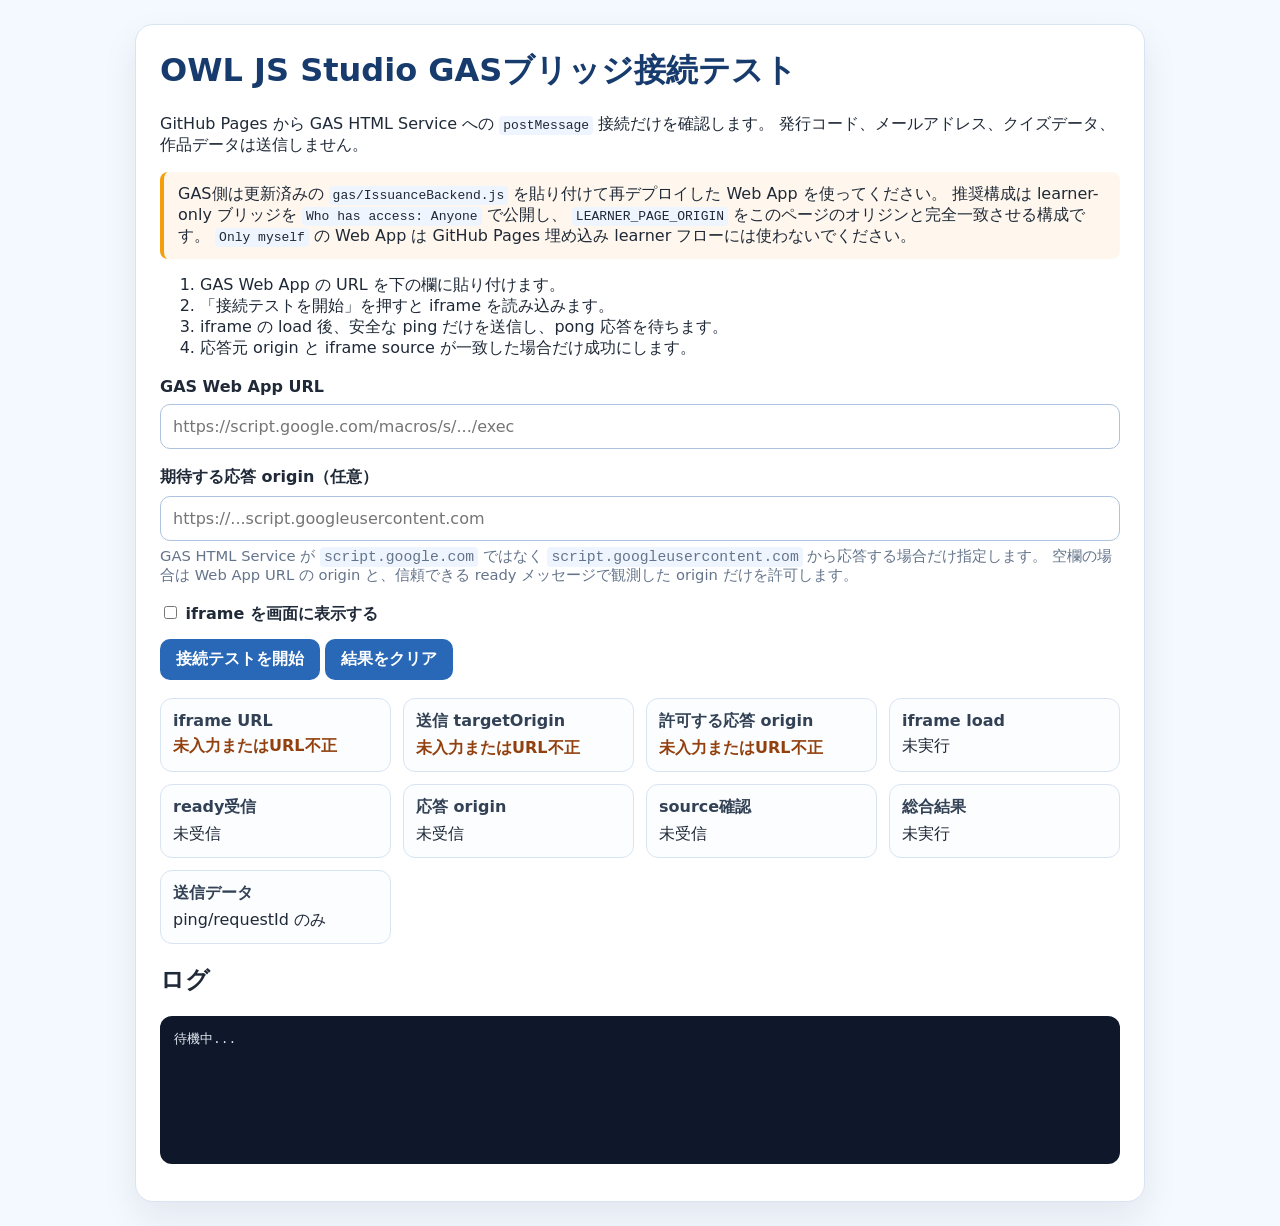
==== docs/gas-bridge-connectivity-test.html @ 28e0f7de "Prepare GitHub Pages public site Co-authored-by: Cursor <cursoragent@cursor.com>" ====
﻿<!DOCTYPE html>
<html lang="ja">
<head>
  <meta charset="UTF-8">
  <meta name="viewport" content="width=device-width, initial-scale=1.0">
  <title>OWL JS Studio GASブリッジ接続テスト</title>
  <style>
    :root {
      color-scheme: light;
      font-family: "Yu Gothic", "Meiryo", system-ui, sans-serif;
      color: #1f2937;
      background: #f4f8ff;
    }

    body {
      margin: 0;
      padding: 24px;
    }

    main {
      width: min(960px, 100%);
      margin: 0 auto;
      padding: 24px;
      background: #fff;
      border: 1px solid #d9e4f2;
      border-radius: 18px;
      box-shadow: 0 16px 36px rgba(31, 41, 55, 0.08);
    }

    h1 {
      margin-top: 0;
      color: #173b6d;
    }

    label,
    input,
    button {
      font: inherit;
    }

    label {
      display: block;
      margin-top: 18px;
      font-weight: 700;
    }

    input[type="url"] {
      box-sizing: border-box;
      width: 100%;
      margin-top: 8px;
      padding: 12px;
      border: 1px solid #adc3df;
      border-radius: 10px;
    }

    button {
      margin-top: 14px;
      padding: 10px 16px;
      border: 0;
      border-radius: 10px;
      font-weight: 700;
      color: #fff;
      background: #2868b6;
      cursor: pointer;
    }

    button:disabled {
      background: #94a3b8;
      cursor: wait;
    }

    code {
      padding: 2px 4px;
      border-radius: 4px;
      background: #eef5ff;
    }

    .note {
      padding: 12px 14px;
      background: #fff7ed;
      border-left: 4px solid #f59e0b;
      border-radius: 8px;
    }

    .grid {
      display: grid;
      grid-template-columns: repeat(auto-fit, minmax(220px, 1fr));
      gap: 12px;
      margin-top: 18px;
    }

    .card {
      padding: 12px;
      border: 1px solid #d9e4f2;
      border-radius: 12px;
      background: #fbfdff;
      word-break: break-all;
    }

    .card strong {
      display: block;
      margin-bottom: 6px;
      color: #334155;
    }

    #frameWrap {
      margin-top: 18px;
      border: 1px dashed #adc3df;
      border-radius: 12px;
      background: #f8fbff;
    }

    #frameWrap.hidden {
      position: absolute;
      left: -9999px;
      width: 1px;
      height: 1px;
      overflow: hidden;
    }

    iframe {
      width: 100%;
      height: 220px;
      border: 0;
      border-radius: 12px;
      background: #fff;
    }

    pre {
      overflow: auto;
      min-height: 120px;
      padding: 14px;
      border-radius: 12px;
      background: #0f172a;
      color: #e2e8f0;
      white-space: pre-wrap;
    }

    .ok {
      color: #166534;
      font-weight: 700;
    }

    .warn {
      color: #92400e;
      font-weight: 700;
    }

    .fail {
      color: #991b1b;
      font-weight: 700;
    }

    .small {
      margin-top: 6px;
      color: #64748b;
      font-size: 0.92rem;
      font-weight: 400;
    }
  </style>
</head>
<body>
  <main>
    <h1>OWL JS Studio GASブリッジ接続テスト</h1>
    <p>
      GitHub Pages から GAS HTML Service への <code>postMessage</code> 接続だけを確認します。
      発行コード、メールアドレス、クイズデータ、作品データは送信しません。
    </p>
    <p class="note">
      GAS側は更新済みの <code>gas/IssuanceBackend.js</code> を貼り付けて再デプロイした Web App を使ってください。
      推奨構成は learner-only ブリッジを <code>Who has access: Anyone</code> で公開し、
      <code>LEARNER_PAGE_ORIGIN</code> をこのページのオリジンと完全一致させる構成です。
      <code>Only myself</code> の Web App は GitHub Pages 埋め込み learner フローには使わないでください。
    </p>

    <ol>
      <li>GAS Web App の URL を下の欄に貼り付けます。</li>
      <li>「接続テストを開始」を押すと iframe を読み込みます。</li>
      <li>iframe の load 後、安全な ping だけを送信し、pong 応答を待ちます。</li>
      <li>応答元 origin と iframe source が一致した場合だけ成功にします。</li>
    </ol>

    <label for="bridgeUrl">GAS Web App URL</label>
    <input id="bridgeUrl" type="url" placeholder="https://script.google.com/macros/s/.../exec" autocomplete="off" spellcheck="false">

    <label for="replyOriginOverride">期待する応答 origin（任意）</label>
    <input id="replyOriginOverride" type="url" placeholder="https://...script.googleusercontent.com" autocomplete="off" spellcheck="false">
    <div class="small">
      GAS HTML Service が <code>script.google.com</code> ではなく <code>script.googleusercontent.com</code> から応答する場合だけ指定します。
      空欄の場合は Web App URL の origin と、信頼できる ready メッセージで観測した origin だけを許可します。
    </div>

    <label>
      <input id="showFrame" type="checkbox">
      iframe を画面に表示する
    </label>

    <button id="startButton" type="button">接続テストを開始</button>
    <button id="clearButton" type="button">結果をクリア</button>

    <div class="grid" aria-live="polite">
      <div class="card"><strong>iframe URL</strong><span id="iframeUrl">未入力</span></div>
      <div class="card"><strong>送信 targetOrigin</strong><span id="targetOrigin">未入力</span></div>
      <div class="card"><strong>許可する応答 origin</strong><span id="allowedReplyOrigins">未入力</span></div>
      <div class="card"><strong>iframe load</strong><span id="loadStatus">未実行</span></div>
      <div class="card"><strong>ready受信</strong><span id="readyStatus">未受信</span></div>
      <div class="card"><strong>応答 origin</strong><span id="replyOrigin">未受信</span></div>
      <div class="card"><strong>source確認</strong><span id="sourceStatus">未受信</span></div>
      <div class="card"><strong>総合結果</strong><span id="resultStatus">未実行</span></div>
      <div class="card"><strong>送信データ</strong><span>ping/requestId のみ</span></div>
    </div>

    <div id="frameWrap" class="hidden" aria-label="GAS Web App iframe preview"></div>

    <h2>ログ</h2>
    <pre id="log">待機中...</pre>
  </main>

  <script>
    (function () {
      "use strict";

      const PING_TYPE = "jsquiz:v0.7:ping";
      const PONG_TYPE = "jsquiz:v0.7:pong";
      const READY_TYPE = "jsquiz:v0.7:ready";
      const DIAGNOSTIC_TYPE = "jsquiz:v0.7:diagnostic";
      const TIMEOUT_MS = 15000;
      const PING_DELAYS_MS = [0, 2000, 5000];

      const bridgeUrlInput = document.getElementById("bridgeUrl");
      const replyOriginOverrideInput = document.getElementById("replyOriginOverride");
      const showFrameInput = document.getElementById("showFrame");
      const startButton = document.getElementById("startButton");
      const clearButton = document.getElementById("clearButton");
      const iframeUrlEl = document.getElementById("iframeUrl");
      const targetOriginEl = document.getElementById("targetOrigin");
      const allowedReplyOriginsEl = document.getElementById("allowedReplyOrigins");
      const loadStatusEl = document.getElementById("loadStatus");
      const readyStatusEl = document.getElementById("readyStatus");
      const replyOriginEl = document.getElementById("replyOrigin");
      const sourceStatusEl = document.getElementById("sourceStatus");
      const resultStatusEl = document.getElementById("resultStatus");
      const frameWrap = document.getElementById("frameWrap");
      const logEl = document.getElementById("log");

      let activeTest = null;

      bridgeUrlInput.addEventListener("input", updateExpectedOrigins);
      replyOriginOverrideInput.addEventListener("input", updateExpectedOrigins);
      showFrameInput.addEventListener("change", updateFrameVisibility);
      startButton.addEventListener("click", startConnectivityTest);
      clearButton.addEventListener("click", resetScreen);

      updateExpectedOrigins();

      function startConnectivityTest() {
        resetActiveTest();
        const parsed = parseBridgeUrl();
        if (!parsed.ok) {
          mark(resultStatusEl, "URLが不正です", "fail");
          writeLog(parsed.message);
          return;
        }
        const replyOverride = parseOptionalOrigin(replyOriginOverrideInput.value.trim());
        if (!replyOverride.ok) {
          mark(resultStatusEl, "応答originが不正です", "fail");
          writeLog(replyOverride.message);
          return;
        }

        const requestId = createRequestId();
        const iframe = document.createElement("iframe");
        const allowedReplyOrigins = uniqueOrigins([parsed.origin].concat(replyOverride.origin ? [replyOverride.origin] : []));
        const state = {
          iframe: iframe,
          requestId: requestId,
          targetOrigin: parsed.origin,
          allowedReplyOrigins: allowedReplyOrigins,
          completed: false,
          timeoutId: 0,
          pingTimerIds: [],
          pingAttempts: 0,
          loadAt: 0,
          startAt: Date.now()
        };
        activeTest = state;

        startButton.disabled = true;
        resetStatusFields();
        updateFrameVisibility();
        renderOriginFields(parsed.url, parsed.origin, allowedReplyOrigins);
        writeLog([
          "接続テストを開始しました。",
          "iframe URL: " + parsed.url,
          "targetOrigin: " + parsed.origin,
          "allowed reply origins: " + allowedReplyOrigins.join(", "),
          "requestId: " + requestId,
          "送信予定: { type, requestId, sentAt, purpose }",
          "ワイルドカード targetOrigin（\"*\"）は使用しません。",
          "GAS側が ready/diagnostic を送れる場合は先にログへ表示します。"
        ].join("\n"));

        window.addEventListener("message", onMessage);
        iframe.addEventListener("load", onFrameLoad);
        iframe.addEventListener("error", onFrameError);
        iframe.title = "GASブリッジ接続テスト";
        iframe.src = parsed.url;
        frameWrap.textContent = "";
        frameWrap.appendChild(iframe);

        state.timeoutId = window.setTimeout(function () {
          finish("timeout", [
            "pong応答がタイムアウトしました。",
            "確認ポイント:",
            "- GAS Web App が最新版に再デプロイされているか",
            "- Web App access が learner-only ブリッジ用の Anyone になっているか（Only myself は埋め込み learner フローの前提にしません）",
            "- LEARNER_PAGE_ORIGIN がこのページの origin と完全一致しているか",
            "- 応答 origin が script.googleusercontent.com の場合、期待する応答 origin に明示指定したか",
            "- ready は来るが source確認が不一致の場合、HTML Service のネストiframe制約でこの方式では安全に成功判定できない可能性があります。"
          ].join("\n"));
        }, TIMEOUT_MS);

        function onFrameLoad() {
          if (!activeTest || activeTest.requestId !== requestId || state.completed) {
            return;
          }
          state.loadAt = Date.now();
          mark(loadStatusEl, "load済み", "ok");
          appendLog("iframe load を確認しました。loadまで " + String(state.loadAt - state.startAt) + "ms。ping送信を開始します。");
          schedulePingAttempts();
        }

        function onFrameError() {
          finish("error", "iframe の読み込みエラーを検出しました。URL、Web App公開設定、ブラウザのブロックを確認してください。");
        }

        function onMessage(event) {
          if (!activeTest || activeTest.requestId !== requestId || state.completed) {
            return;
          }

          const data = event.data || {};
          const messageType = typeof data.type === "string" ? data.type : "(typeなし)";
          const originOk = state.allowedReplyOrigins.indexOf(event.origin) !== -1;
          const sourceOk = event.source === iframe.contentWindow;

          replyOriginEl.textContent = event.origin || "不明";
          mark(sourceStatusEl, sourceOk ? "一致" : "不一致", sourceOk ? "ok" : "fail");
          appendLog("message受信: origin=" + (event.origin || "不明") + ", source一致=" + String(sourceOk) + ", type=" + messageType + ", requestId=" + String(data.requestId || ""));

          if (data.type === READY_TYPE) {
            handleReadyMessage(event, data, sourceOk);
            return;
          }

          if (data.type === DIAGNOSTIC_TYPE) {
            appendLog("GAS diagnostic: " + safeStringify(data));
            return;
          }

          if (!originOk) {
            appendLog("許可していない応答 origin のメッセージを無視しました: " + event.origin);
            return;
          }
          if (!sourceOk) {
            appendLog("source不一致のメッセージを無視しました。");
            return;
          }
          if (data.type !== PONG_TYPE || data.requestId !== requestId) {
            appendLog("想定外のメッセージを無視しました: " + safeStringify(data));
            return;
          }

          finish("success", [
            "pong応答を確認しました。",
            "bridgeVersion: " + String(data.bridgeVersion || "未指定"),
            "timestamp: " + String(data.timestamp || "未指定"),
            "observedOrigin: " + String(data.observedOrigin || "未指定"),
            "locationOrigin: " + String(data.locationOrigin || "未指定"),
            "learnerOriginConfigured: " + String(data.learnerOriginConfigured)
          ].join("\n"));
        }

        function schedulePingAttempts() {
          PING_DELAYS_MS.forEach(function (delayMs) {
            const timerId = window.setTimeout(sendPing, delayMs);
            state.pingTimerIds.push(timerId);
          });
        }

        function sendPing() {
          if (!activeTest || activeTest.requestId !== requestId || state.completed) {
            return;
          }
          state.pingAttempts += 1;
          appendLog("ping送信 #" + state.pingAttempts + ": targetOrigin=" + parsed.origin);
          try {
            iframe.contentWindow.postMessage({
              type: PING_TYPE,
              requestId: requestId,
              sentAt: new Date().toISOString(),
              purpose: "gas-bridge-connectivity-test"
            }, parsed.origin);
          } catch (error) {
            appendLog("ping送信で例外: " + (error && error.message ? error.message : String(error)));
          }
        }

        function handleReadyMessage(event, data, sourceOk) {
          const origin = event.origin || "";
          if (!sourceOk) {
            mark(readyStatusEl, "受信（source不一致）", "warn");
            appendLog("readyを受信しましたが source が iframe.contentWindow と一致しないため、応答originの自動許可には使いません。");
            appendLog("ready内容: " + safeStringify(data));
            return;
          }

          mark(readyStatusEl, "受信", "ok");
          if (isHttpsOrigin(origin) && state.allowedReplyOrigins.indexOf(origin) === -1) {
            state.allowedReplyOrigins.push(origin);
            renderOriginFields(parsed.url, parsed.origin, state.allowedReplyOrigins);
            appendLog("信頼できる ready から応答 origin を追加しました: " + origin);
          }
          appendLog("ready内容: " + safeStringify(data));
        }

        state.cleanup = function () {
          window.removeEventListener("message", onMessage);
          iframe.removeEventListener("load", onFrameLoad);
          iframe.removeEventListener("error", onFrameError);
          state.pingTimerIds.forEach(function (timerId) {
            window.clearTimeout(timerId);
          });
        };
      }

      function finish(kind, message) {
        if (!activeTest || activeTest.completed) {
          return;
        }
        activeTest.completed = true;
        window.clearTimeout(activeTest.timeoutId);
        if (activeTest.cleanup) {
          activeTest.cleanup();
        }
        startButton.disabled = false;

        if (kind === "success") {
          mark(resultStatusEl, "成功", "ok");
        } else if (kind === "timeout") {
          mark(resultStatusEl, "タイムアウト", "warn");
          if (loadStatusEl.textContent === "未実行") {
            mark(loadStatusEl, "未確認", "warn");
          }
        } else {
          mark(resultStatusEl, "失敗", "fail");
        }
        appendLog(message);
      }

      function resetScreen() {
        resetActiveTest();
        resetStatusFields();
        frameWrap.textContent = "";
        logEl.textContent = "待機中...";
        startButton.disabled = false;
      }

      function resetActiveTest() {
        if (activeTest) {
          window.clearTimeout(activeTest.timeoutId);
          if (activeTest.cleanup) {
            activeTest.cleanup();
          }
        }
        activeTest = null;
      }

      function resetStatusFields() {
        mark(iframeUrlEl, "未入力", "");
        mark(targetOriginEl, "未入力", "");
        mark(allowedReplyOriginsEl, "未入力", "");
        mark(loadStatusEl, "未実行", "");
        mark(readyStatusEl, "未受信", "");
        mark(replyOriginEl, "未受信", "");
        mark(sourceStatusEl, "未受信", "");
        mark(resultStatusEl, "実行中", "warn");
      }

      function updateExpectedOrigins() {
        const parsed = parseBridgeUrl();
        if (parsed.ok) {
          const replyOverride = parseOptionalOrigin(replyOriginOverrideInput.value.trim());
          const origins = uniqueOrigins([parsed.origin].concat(replyOverride.ok && replyOverride.origin ? [replyOverride.origin] : []));
          renderOriginFields(parsed.url, parsed.origin, origins);
        } else {
          mark(iframeUrlEl, "未入力またはURL不正", "warn");
          mark(targetOriginEl, "未入力またはURL不正", "warn");
          mark(allowedReplyOriginsEl, "未入力またはURL不正", "warn");
        }
      }

      function renderOriginFields(url, targetOrigin, allowedReplyOrigins) {
        mark(iframeUrlEl, url, "ok");
        mark(targetOriginEl, targetOrigin, "ok");
        mark(allowedReplyOriginsEl, allowedReplyOrigins.join("\n"), "ok");
      }

      function updateFrameVisibility() {
        frameWrap.classList.toggle("hidden", !showFrameInput.checked);
      }

      function parseBridgeUrl() {
        const raw = bridgeUrlInput.value.trim();
        if (!raw) {
          return { ok: false, message: "GAS Web App URLを入力してください。" };
        }
        try {
          const url = new URL(raw);
          if (url.protocol !== "https:") {
            return { ok: false, message: "https:// のGAS Web App URLを指定してください。" };
          }
          return { ok: true, url: url.href, origin: url.origin };
        } catch (error) {
          return { ok: false, message: "URLを解釈できません: " + error.message };
        }
      }

      function parseOptionalOrigin(raw) {
        if (!raw) {
          return { ok: true, origin: "" };
        }
        try {
          const url = new URL(raw);
          if (url.protocol !== "https:") {
            return { ok: false, message: "期待する応答 origin は https:// で始まる必要があります。" };
          }
          return { ok: true, origin: url.origin };
        } catch (error) {
          return { ok: false, message: "期待する応答 origin を解釈できません: " + error.message };
        }
      }

      function uniqueOrigins(origins) {
        const output = [];
        origins.forEach(function (origin) {
          if (origin && output.indexOf(origin) === -1) {
            output.push(origin);
          }
        });
        return output;
      }

      function isHttpsOrigin(origin) {
        try {
          const url = new URL(origin);
          return url.protocol === "https:" && url.origin === origin;
        } catch (error) {
          return false;
        }
      }

      function createRequestId() {
        if (window.crypto && window.crypto.randomUUID) {
          return "gas-bridge-test-" + window.crypto.randomUUID();
        }
        return "gas-bridge-test-" + Date.now().toString(36) + "-" + Math.random().toString(36).slice(2);
      }

      function mark(element, text, className) {
        element.textContent = text;
        element.className = className || "";
      }

      function writeLog(text) {
        logEl.textContent = text;
      }

      function appendLog(text) {
        logEl.textContent = (logEl.textContent === "待機中..." ? "" : logEl.textContent + "\n") + text;
      }

      function safeStringify(value) {
        try {
          return JSON.stringify(value);
        } catch (error) {
          return String(value);
        }
      }
    })();
  </script>
</body>
</html>
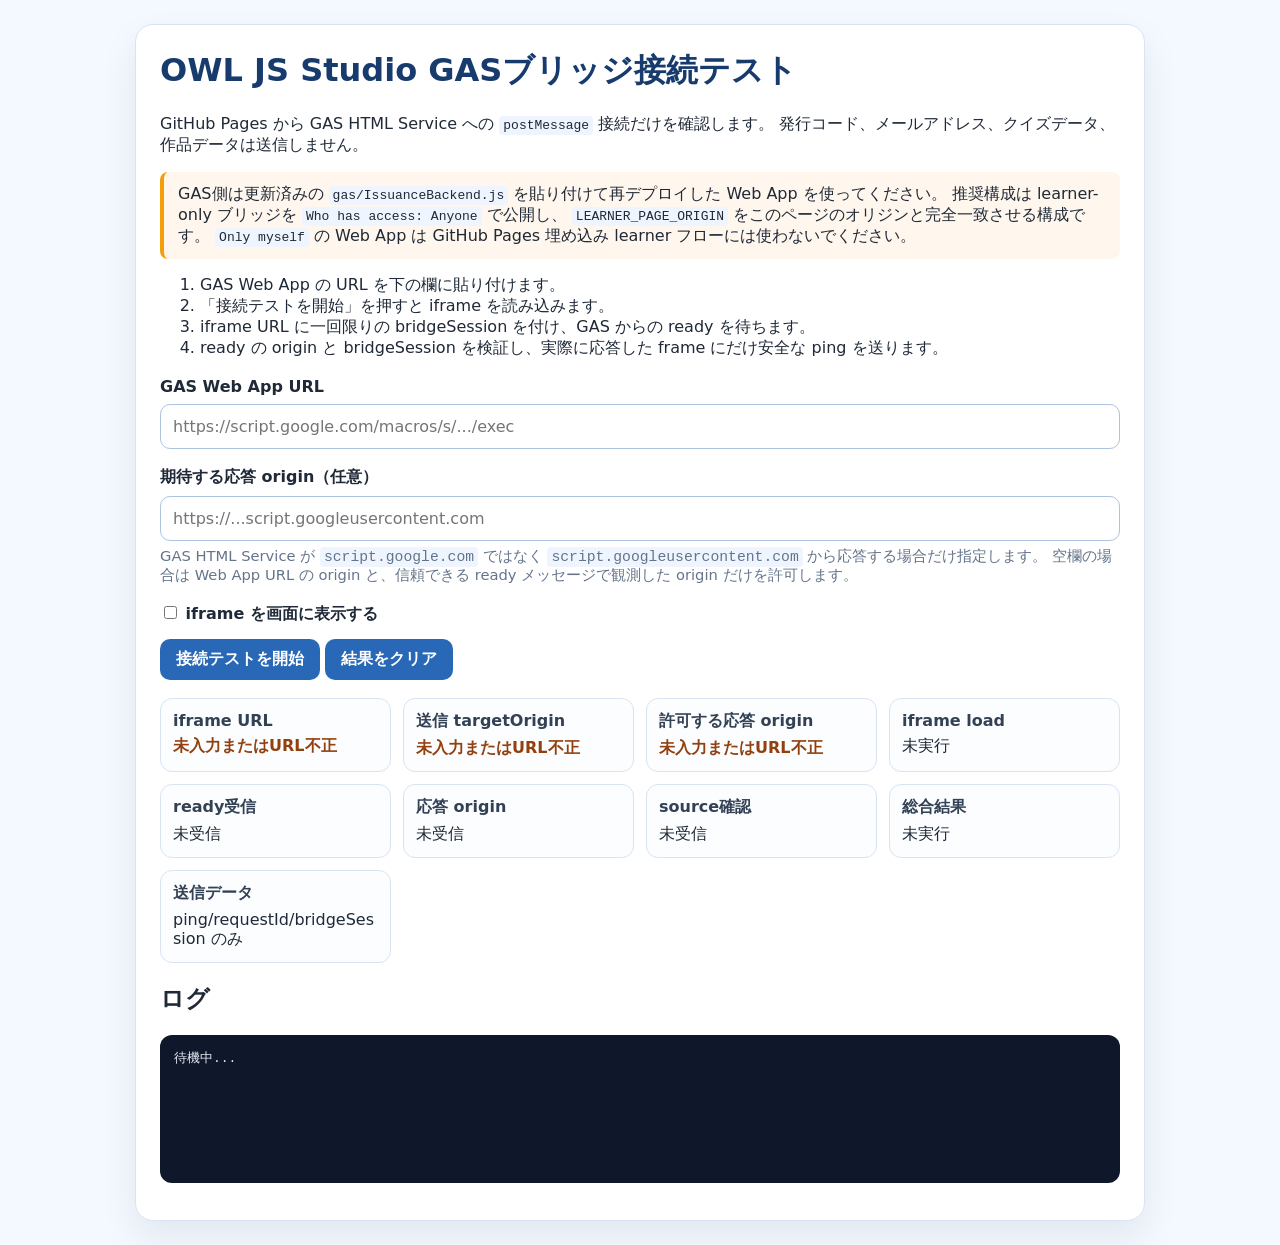
==== commit c77c586e: "Sync Pages GAS bridge handshake test. Co-authored-by: Cursor <cursoragent@cursor.com>" ====
--- a/docs/gas-bridge-connectivity-test.html
+++ b/docs/gas-bridge-connectivity-test.html
@@ -1,4 +1,4 @@
-﻿<!DOCTYPE html>
+<!DOCTYPE html>
 <html lang="ja">
 <head>
   <meta charset="UTF-8">
@@ -176,8 +176,8 @@
     <ol>
       <li>GAS Web App の URL を下の欄に貼り付けます。</li>
       <li>「接続テストを開始」を押すと iframe を読み込みます。</li>
-      <li>iframe の load 後、安全な ping だけを送信し、pong 応答を待ちます。</li>
-      <li>応答元 origin と iframe source が一致した場合だけ成功にします。</li>
+      <li>iframe URL に一回限りの bridgeSession を付け、GAS からの ready を待ちます。</li>
+      <li>ready の origin と bridgeSession を検証し、実際に応答した frame にだけ安全な ping を送ります。</li>
     </ol>
 
     <label for="bridgeUrl">GAS Web App URL</label>
@@ -207,7 +207,7 @@
       <div class="card"><strong>応答 origin</strong><span id="replyOrigin">未受信</span></div>
       <div class="card"><strong>source確認</strong><span id="sourceStatus">未受信</span></div>
       <div class="card"><strong>総合結果</strong><span id="resultStatus">未実行</span></div>
-      <div class="card"><strong>送信データ</strong><span>ping/requestId のみ</span></div>
+      <div class="card"><strong>送信データ</strong><span>ping/requestId/bridgeSession のみ</span></div>
     </div>
 
     <div id="frameWrap" class="hidden" aria-label="GAS Web App iframe preview"></div>
@@ -269,16 +269,22 @@
         }
 
         const requestId = createRequestId();
+        const bridgeSession = createBridgeSession();
+        const iframeUrl = appendBridgeSession(parsed.url, bridgeSession);
         const iframe = document.createElement("iframe");
         const allowedReplyOrigins = uniqueOrigins([parsed.origin].concat(replyOverride.origin ? [replyOverride.origin] : []));
         const state = {
           iframe: iframe,
           requestId: requestId,
+          bridgeSession: bridgeSession,
           targetOrigin: parsed.origin,
           allowedReplyOrigins: allowedReplyOrigins,
+          trustedBridgeWindow: null,
+          trustedBridgeOrigin: "",
           completed: false,
           timeoutId: 0,
           pingTimerIds: [],
+          pingScheduled: false,
           pingAttempts: 0,
           loadAt: 0,
           startAt: Date.now()
@@ -288,23 +294,24 @@
         startButton.disabled = true;
         resetStatusFields();
         updateFrameVisibility();
-        renderOriginFields(parsed.url, parsed.origin, allowedReplyOrigins);
+        renderOriginFields(iframeUrl, parsed.origin, allowedReplyOrigins);
         writeLog([
           "接続テストを開始しました。",
-          "iframe URL: " + parsed.url,
-          "targetOrigin: " + parsed.origin,
+          "iframe URL: " + iframeUrl,
+          "initial targetOrigin: " + parsed.origin,
           "allowed reply origins: " + allowedReplyOrigins.join(", "),
           "requestId: " + requestId,
-          "送信予定: { type, requestId, sentAt, purpose }",
+          "bridgeSession: " + bridgeSession,
+          "送信予定: { type, requestId, bridgeSession, sentAt, purpose }",
           "ワイルドカード targetOrigin（\"*\"）は使用しません。",
-          "GAS側が ready/diagnostic を送れる場合は先にログへ表示します。"
+          "GAS側の ready を検証後、実際の bridge frame へ ping を送信します。"
         ].join("\n"));
 
         window.addEventListener("message", onMessage);
         iframe.addEventListener("load", onFrameLoad);
         iframe.addEventListener("error", onFrameError);
         iframe.title = "GASブリッジ接続テスト";
-        iframe.src = parsed.url;
+        iframe.src = iframeUrl;
         frameWrap.textContent = "";
         frameWrap.appendChild(iframe);
 
@@ -316,7 +323,8 @@
             "- Web App access が learner-only ブリッジ用の Anyone になっているか（Only myself は埋め込み learner フローの前提にしません）",
             "- LEARNER_PAGE_ORIGIN がこのページの origin と完全一致しているか",
             "- 応答 origin が script.googleusercontent.com の場合、期待する応答 origin に明示指定したか",
-            "- ready は来るが source確認が不一致の場合、HTML Service のネストiframe制約でこの方式では安全に成功判定できない可能性があります。"
+            "- GAS側が bridgeSession を ready/pong に含む最新版として再デプロイされているか",
+            "- ready が通っている場合、ping は outer iframe ではなく ready の event.source へ送信されます。"
           ].join("\n"));
         }, TIMEOUT_MS);
 
@@ -326,8 +334,7 @@
           }
           state.loadAt = Date.now();
           mark(loadStatusEl, "load済み", "ok");
-          appendLog("iframe load を確認しました。loadまで " + String(state.loadAt - state.startAt) + "ms。ping送信を開始します。");
-          schedulePingAttempts();
+          appendLog("iframe load を確認しました。loadまで " + String(state.loadAt - state.startAt) + "ms。GAS bridge の ready を待ちます。");
         }
 
         function onFrameError() {
@@ -341,33 +348,42 @@
 
           const data = event.data || {};
           const messageType = typeof data.type === "string" ? data.type : "(typeなし)";
-          const originOk = state.allowedReplyOrigins.indexOf(event.origin) !== -1;
-          const sourceOk = event.source === iframe.contentWindow;
+          const originOk = isAllowedReplyOrigin(event.origin, state, parsed.origin);
+          const sourceDescription = describeSource(event.source, iframe, state);
+          const sessionOk = data.bridgeSession === state.bridgeSession;
 
           replyOriginEl.textContent = event.origin || "不明";
-          mark(sourceStatusEl, sourceOk ? "一致" : "不一致", sourceOk ? "ok" : "fail");
-          appendLog("message受信: origin=" + (event.origin || "不明") + ", source一致=" + String(sourceOk) + ", type=" + messageType + ", requestId=" + String(data.requestId || ""));
+          mark(sourceStatusEl, sourceDescription.label, sourceDescription.className);
+          appendLog("message受信: origin=" + (event.origin || "不明") + ", source=" + sourceDescription.label + ", type=" + messageType + ", requestId=" + String(data.requestId || "") + ", bridgeSession一致=" + String(sessionOk));
 
           if (data.type === READY_TYPE) {
-            handleReadyMessage(event, data, sourceOk);
+            handleReadyMessage(event, data, originOk, sessionOk);
             return;
           }
 
           if (data.type === DIAGNOSTIC_TYPE) {
-            appendLog("GAS diagnostic: " + safeStringify(data));
-            return;
-          }
-
-          if (!originOk) {
-            appendLog("許可していない応答 origin のメッセージを無視しました: " + event.origin);
-            return;
-          }
-          if (!sourceOk) {
-            appendLog("source不一致のメッセージを無視しました。");
-            return;
-          }
-          if (data.type !== PONG_TYPE || data.requestId !== requestId) {
+            if (originOk && sessionOk && event.source === state.trustedBridgeWindow) {
+              appendLog("GAS diagnostic: " + safeStringify(data));
+            } else {
+              appendLog("未検証または別sessionの diagnostic を無視しました。");
+            }
+            return;
+          }
+
+          if (data.type !== PONG_TYPE) {
             appendLog("想定外のメッセージを無視しました: " + safeStringify(data));
+            return;
+          }
+          if (!originOk || event.origin !== state.trustedBridgeOrigin) {
+            appendLog("信頼済み origin ではない pong を無視しました: " + event.origin);
+            return;
+          }
+          if (event.source !== state.trustedBridgeWindow) {
+            appendLog("readyで信頼した bridge frame 以外からの pong を無視しました。");
+            return;
+          }
+          if (!sessionOk || data.requestId !== requestId) {
+            appendLog("bridgeSession または requestId が一致しない pong を無視しました: " + safeStringify(data));
             return;
           }
 
@@ -382,6 +398,10 @@
         }
 
         function schedulePingAttempts() {
+          if (state.pingScheduled) {
+            return;
+          }
+          state.pingScheduled = true;
           PING_DELAYS_MS.forEach(function (delayMs) {
             const timerId = window.setTimeout(sendPing, delayMs);
             state.pingTimerIds.push(timerId);
@@ -392,36 +412,60 @@
           if (!activeTest || activeTest.requestId !== requestId || state.completed) {
             return;
           }
+          if (!state.trustedBridgeWindow || !state.trustedBridgeOrigin) {
+            appendLog("ping送信待機: 検証済み ready がまだありません。");
+            return;
+          }
           state.pingAttempts += 1;
-          appendLog("ping送信 #" + state.pingAttempts + ": targetOrigin=" + parsed.origin);
+          appendLog("ping送信 #" + state.pingAttempts + ": targetOrigin=" + state.trustedBridgeOrigin + ", route=trusted ready source");
           try {
-            iframe.contentWindow.postMessage({
+            state.trustedBridgeWindow.postMessage({
               type: PING_TYPE,
               requestId: requestId,
+              bridgeSession: bridgeSession,
               sentAt: new Date().toISOString(),
               purpose: "gas-bridge-connectivity-test"
-            }, parsed.origin);
+            }, state.trustedBridgeOrigin);
           } catch (error) {
             appendLog("ping送信で例外: " + (error && error.message ? error.message : String(error)));
           }
         }
 
-        function handleReadyMessage(event, data, sourceOk) {
+        function handleReadyMessage(event, data, originOk, sessionOk) {
           const origin = event.origin || "";
-          if (!sourceOk) {
-            mark(readyStatusEl, "受信（source不一致）", "warn");
-            appendLog("readyを受信しましたが source が iframe.contentWindow と一致しないため、応答originの自動許可には使いません。");
+          if (!originOk) {
+            mark(readyStatusEl, "受信（origin未許可）", "warn");
+            appendLog("readyを受信しましたが origin が許可対象ではないため無視しました: " + origin);
             appendLog("ready内容: " + safeStringify(data));
             return;
           }
+          if (!sessionOk) {
+            mark(readyStatusEl, "受信（session不一致）", "warn");
+            appendLog("readyを受信しましたが bridgeSession が一致しないため無視しました。");
+            appendLog("ready内容: " + safeStringify(data));
+            return;
+          }
+          if (!isWindowSource(event.source)) {
+            mark(readyStatusEl, "受信（source不正）", "warn");
+            appendLog("readyを受信しましたが返信可能な Window source ではないため無視しました。");
+            appendLog("ready内容: " + safeStringify(data));
+            return;
+          }
 
           mark(readyStatusEl, "受信", "ok");
+          state.trustedBridgeWindow = event.source;
+          state.trustedBridgeOrigin = origin;
+          mark(sourceStatusEl, event.source === iframe.contentWindow ? "outer iframe一致" : "ready sourceを信頼", "ok");
           if (isHttpsOrigin(origin) && state.allowedReplyOrigins.indexOf(origin) === -1) {
             state.allowedReplyOrigins.push(origin);
-            renderOriginFields(parsed.url, parsed.origin, state.allowedReplyOrigins);
-            appendLog("信頼できる ready から応答 origin を追加しました: " + origin);
-          }
+            renderOriginFields(iframeUrl, state.trustedBridgeOrigin, state.allowedReplyOrigins);
+            appendLog("bridgeSession付き ready から応答 origin を追加しました: " + origin);
+          } else {
+            renderOriginFields(iframeUrl, state.trustedBridgeOrigin, state.allowedReplyOrigins);
+          }
+          appendLog("信頼済み bridgeWindow を ready の event.source に設定しました。outer iframe と異なる場合も以後はこの window へ送信します。");
           appendLog("ready内容: " + safeStringify(data));
+          schedulePingAttempts();
         }
 
         state.cleanup = function () {
@@ -541,6 +585,39 @@
         }
       }
 
+      function appendBridgeSession(urlText, bridgeSession) {
+        const url = new URL(urlText);
+        url.searchParams.set("bridgeSession", bridgeSession);
+        return url.href;
+      }
+
+      function isAllowedReplyOrigin(origin, state, webAppOrigin) {
+        if (!isHttpsOrigin(origin)) {
+          return false;
+        }
+        if (state.allowedReplyOrigins.indexOf(origin) !== -1) {
+          return true;
+        }
+        return webAppOrigin === "https://script.google.com" && /\.script\.googleusercontent\.com$/.test(new URL(origin).hostname);
+      }
+
+      function isWindowSource(source) {
+        return source && typeof source.postMessage === "function";
+      }
+
+      function describeSource(source, iframe, state) {
+        if (state.trustedBridgeWindow && source === state.trustedBridgeWindow) {
+          return { label: "trusted bridge一致", className: "ok" };
+        }
+        if (source === iframe.contentWindow) {
+          return { label: "outer iframe一致", className: "ok" };
+        }
+        if (isWindowSource(source)) {
+          return { label: "outer不一致・返信可能", className: "warn" };
+        }
+        return { label: "不明", className: "fail" };
+      }
+
       function uniqueOrigins(origins) {
         const output = [];
         origins.forEach(function (origin) {
@@ -567,6 +644,13 @@
         return "gas-bridge-test-" + Date.now().toString(36) + "-" + Math.random().toString(36).slice(2);
       }
 
+      function createBridgeSession() {
+        if (window.crypto && window.crypto.randomUUID) {
+          return "bridge-" + window.crypto.randomUUID();
+        }
+        return "bridge-" + Date.now().toString(36) + "-" + Math.random().toString(36).slice(2);
+      }
+
       function mark(element, text, className) {
         element.textContent = text;
         element.className = className || "";
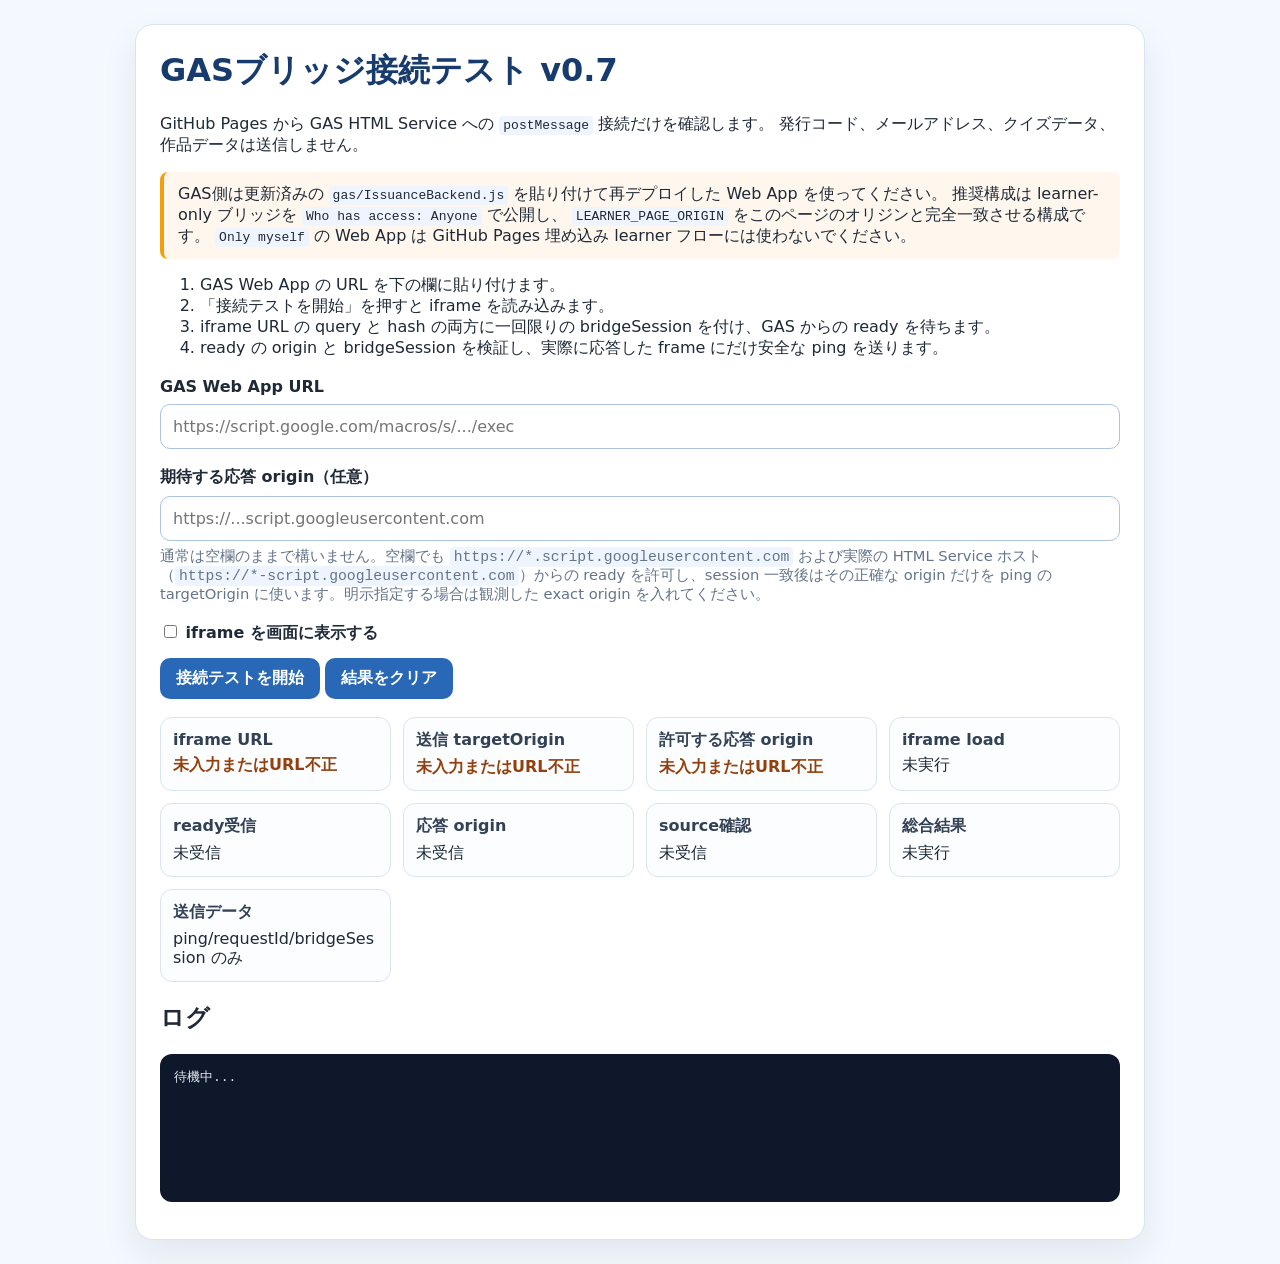
==== commit 09766479: "Fix Pages GAS bridge origin allowlist and hash session. Co-authored-by: Cursor <cursoragent@cursor.c" ====
--- a/docs/gas-bridge-connectivity-test.html
+++ b/docs/gas-bridge-connectivity-test.html
@@ -3,7 +3,7 @@
 <head>
   <meta charset="UTF-8">
   <meta name="viewport" content="width=device-width, initial-scale=1.0">
-  <title>OWL JS Studio GASブリッジ接続テスト</title>
+  <title>GASブリッジ接続テスト v0.7</title>
   <style>
     :root {
       color-scheme: light;
@@ -161,7 +161,7 @@
 </head>
 <body>
   <main>
-    <h1>OWL JS Studio GASブリッジ接続テスト</h1>
+    <h1>GASブリッジ接続テスト v0.7</h1>
     <p>
       GitHub Pages から GAS HTML Service への <code>postMessage</code> 接続だけを確認します。
       発行コード、メールアドレス、クイズデータ、作品データは送信しません。
@@ -176,7 +176,7 @@
     <ol>
       <li>GAS Web App の URL を下の欄に貼り付けます。</li>
       <li>「接続テストを開始」を押すと iframe を読み込みます。</li>
-      <li>iframe URL に一回限りの bridgeSession を付け、GAS からの ready を待ちます。</li>
+      <li>iframe URL の query と hash の両方に一回限りの bridgeSession を付け、GAS からの ready を待ちます。</li>
       <li>ready の origin と bridgeSession を検証し、実際に応答した frame にだけ安全な ping を送ります。</li>
     </ol>
 
@@ -186,8 +186,7 @@
     <label for="replyOriginOverride">期待する応答 origin（任意）</label>
     <input id="replyOriginOverride" type="url" placeholder="https://...script.googleusercontent.com" autocomplete="off" spellcheck="false">
     <div class="small">
-      GAS HTML Service が <code>script.google.com</code> ではなく <code>script.googleusercontent.com</code> から応答する場合だけ指定します。
-      空欄の場合は Web App URL の origin と、信頼できる ready メッセージで観測した origin だけを許可します。
+      通常は空欄のままで構いません。空欄でも <code>https://*.script.googleusercontent.com</code> および実際の HTML Service ホスト（<code>https://*-script.googleusercontent.com</code>）からの ready を許可し、session 一致後はその正確な origin だけを ping の targetOrigin に使います。明示指定する場合は観測した exact origin を入れてください。
     </div>
 
     <label>
@@ -322,9 +321,9 @@
             "- GAS Web App が最新版に再デプロイされているか",
             "- Web App access が learner-only ブリッジ用の Anyone になっているか（Only myself は埋め込み learner フローの前提にしません）",
             "- LEARNER_PAGE_ORIGIN がこのページの origin と完全一致しているか",
-            "- 応答 origin が script.googleusercontent.com の場合、期待する応答 origin に明示指定したか",
-            "- GAS側が bridgeSession を ready/pong に含む最新版として再デプロイされているか",
-            "- ready が通っている場合、ping は outer iframe ではなく ready の event.source へ送信されます。"
+            "- GAS側が query/hash から bridgeSession を読む最新版として再デプロイされているか",
+            "- ready の origin が script.googleusercontent.com 系でも、https かつホスト名が許可パターンなら自動許可されるか",
+            "- ready が通っている場合、ping は outer iframe ではなく ready の event.source へ、その exact origin を targetOrigin として送信されます。"
           ].join("\n"));
         }, TIMEOUT_MS);
 
@@ -588,6 +587,7 @@
       function appendBridgeSession(urlText, bridgeSession) {
         const url = new URL(urlText);
         url.searchParams.set("bridgeSession", bridgeSession);
+        url.hash = "bridgeSession=" + encodeURIComponent(bridgeSession);
         return url.href;
       }
 
@@ -598,7 +598,43 @@
         if (state.allowedReplyOrigins.indexOf(origin) !== -1) {
           return true;
         }
-        return webAppOrigin === "https://script.google.com" && /\.script\.googleusercontent\.com$/.test(new URL(origin).hostname);
+        return isAppsScriptWebAppOrigin(webAppOrigin) && isScriptGoogleUserContentOrigin(origin);
+      }
+
+      function isAppsScriptWebAppOrigin(origin) {
+        try {
+          const url = new URL(origin);
+          if (url.protocol !== "https:" || url.origin !== origin) {
+            return false;
+          }
+          const host = url.hostname.toLowerCase();
+          return host === "script.google.com" || isScriptGoogleUserContentHost(host);
+        } catch (error) {
+          return false;
+        }
+      }
+
+      function isScriptGoogleUserContentOrigin(origin) {
+        try {
+          const url = new URL(origin);
+          if (url.protocol !== "https:" || url.origin !== origin) {
+            return false;
+          }
+          return isScriptGoogleUserContentHost(url.hostname);
+        } catch (error) {
+          return false;
+        }
+      }
+
+      function isScriptGoogleUserContentHost(hostname) {
+        const host = String(hostname || "").toLowerCase();
+        if (host === "script.googleusercontent.com") {
+          return true;
+        }
+        if (host.endsWith(".script.googleusercontent.com") && host.length > ".script.googleusercontent.com".length) {
+          return true;
+        }
+        return /(?:^|\.)[a-z0-9-]+-script\.googleusercontent\.com$/.test(host);
       }
 
       function isWindowSource(source) {
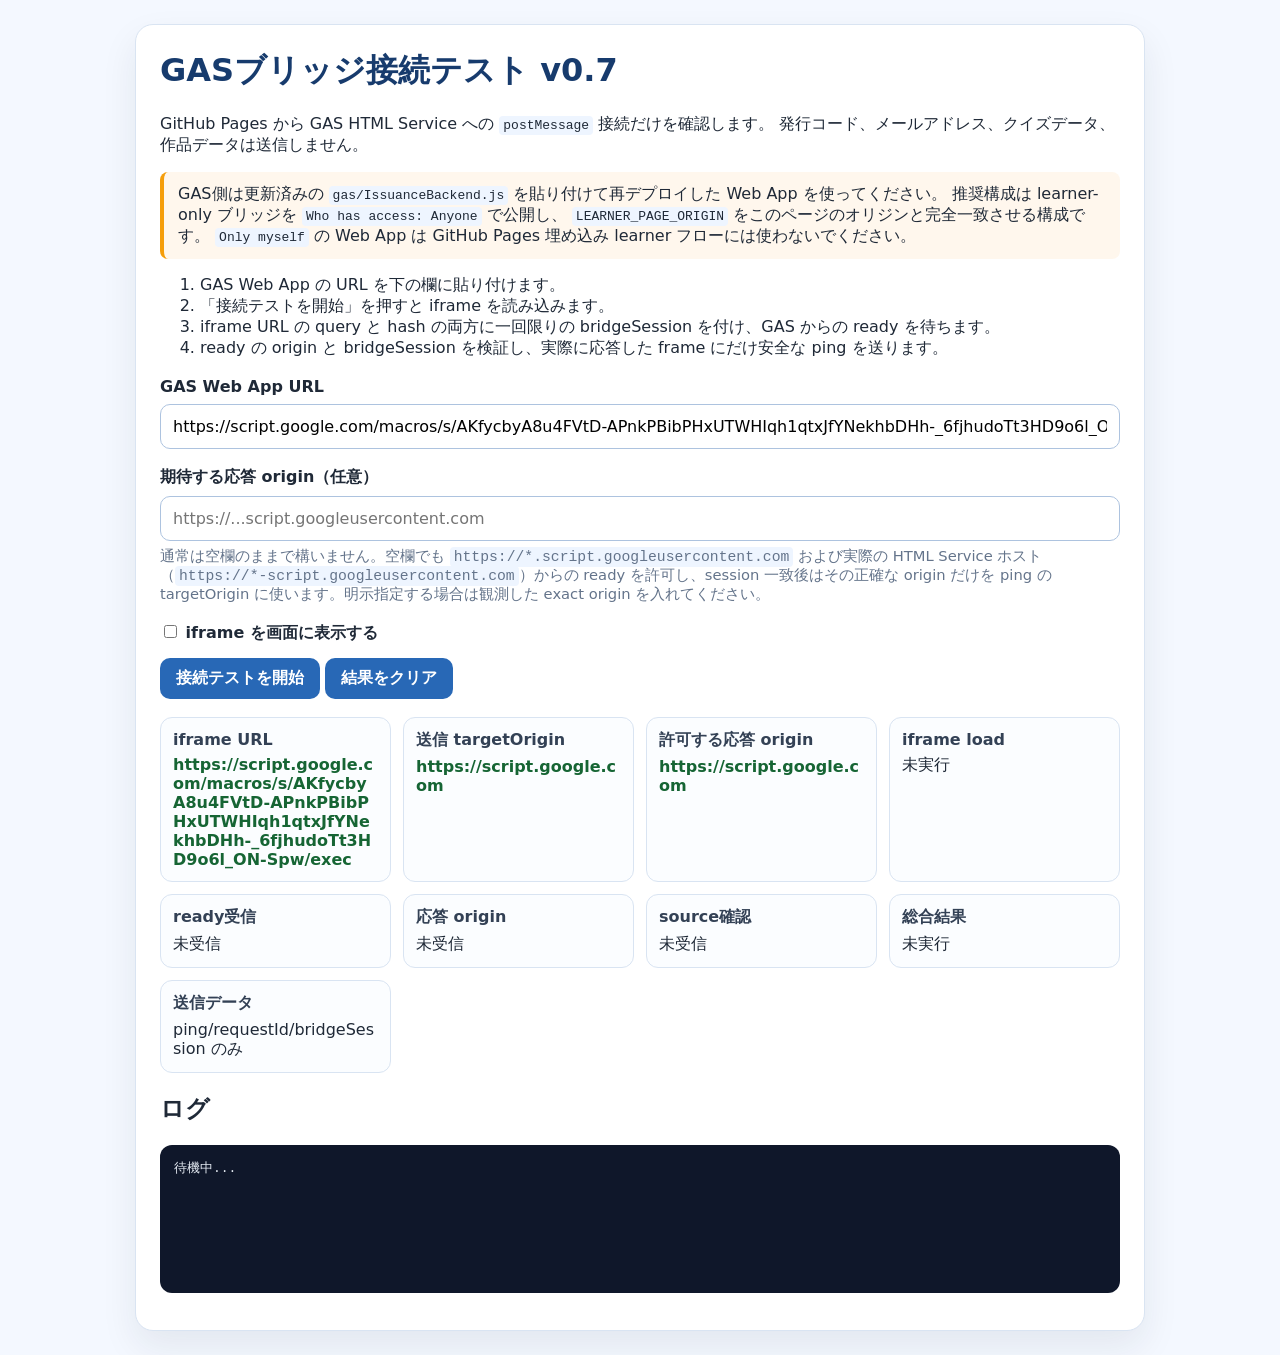
==== commit fd04ab1e: "Connect OWL JS Studio v0.9.11 to the public learner GAS Web App URL. Co-authored-by: Cursor <cursora" ====
--- a/docs/gas-bridge-connectivity-test.html
+++ b/docs/gas-bridge-connectivity-test.html
@@ -215,6 +215,7 @@
     <pre id="log">待機中...</pre>
   </main>
 
+  <script src="studio-config.js"></script>
   <script>
     (function () {
       "use strict";
@@ -250,7 +251,23 @@
       startButton.addEventListener("click", startConnectivityTest);
       clearButton.addEventListener("click", resetScreen);
 
+      applyStudioConfig();
       updateExpectedOrigins();
+      if (shouldAutostart()) {
+        startConnectivityTest();
+      }
+
+      function applyStudioConfig() {
+        const config = window.OWL_JS_STUDIO_CONFIG || {};
+        const url = String(config.gasBridgeUrl || "").trim();
+        if (url) {
+          bridgeUrlInput.value = url;
+        }
+      }
+
+      function shouldAutostart() {
+        return /(?:^|[?&])autostart=1(?:&|$)/.test(location.search);
+      }
 
       function startConnectivityTest() {
         resetActiveTest();
